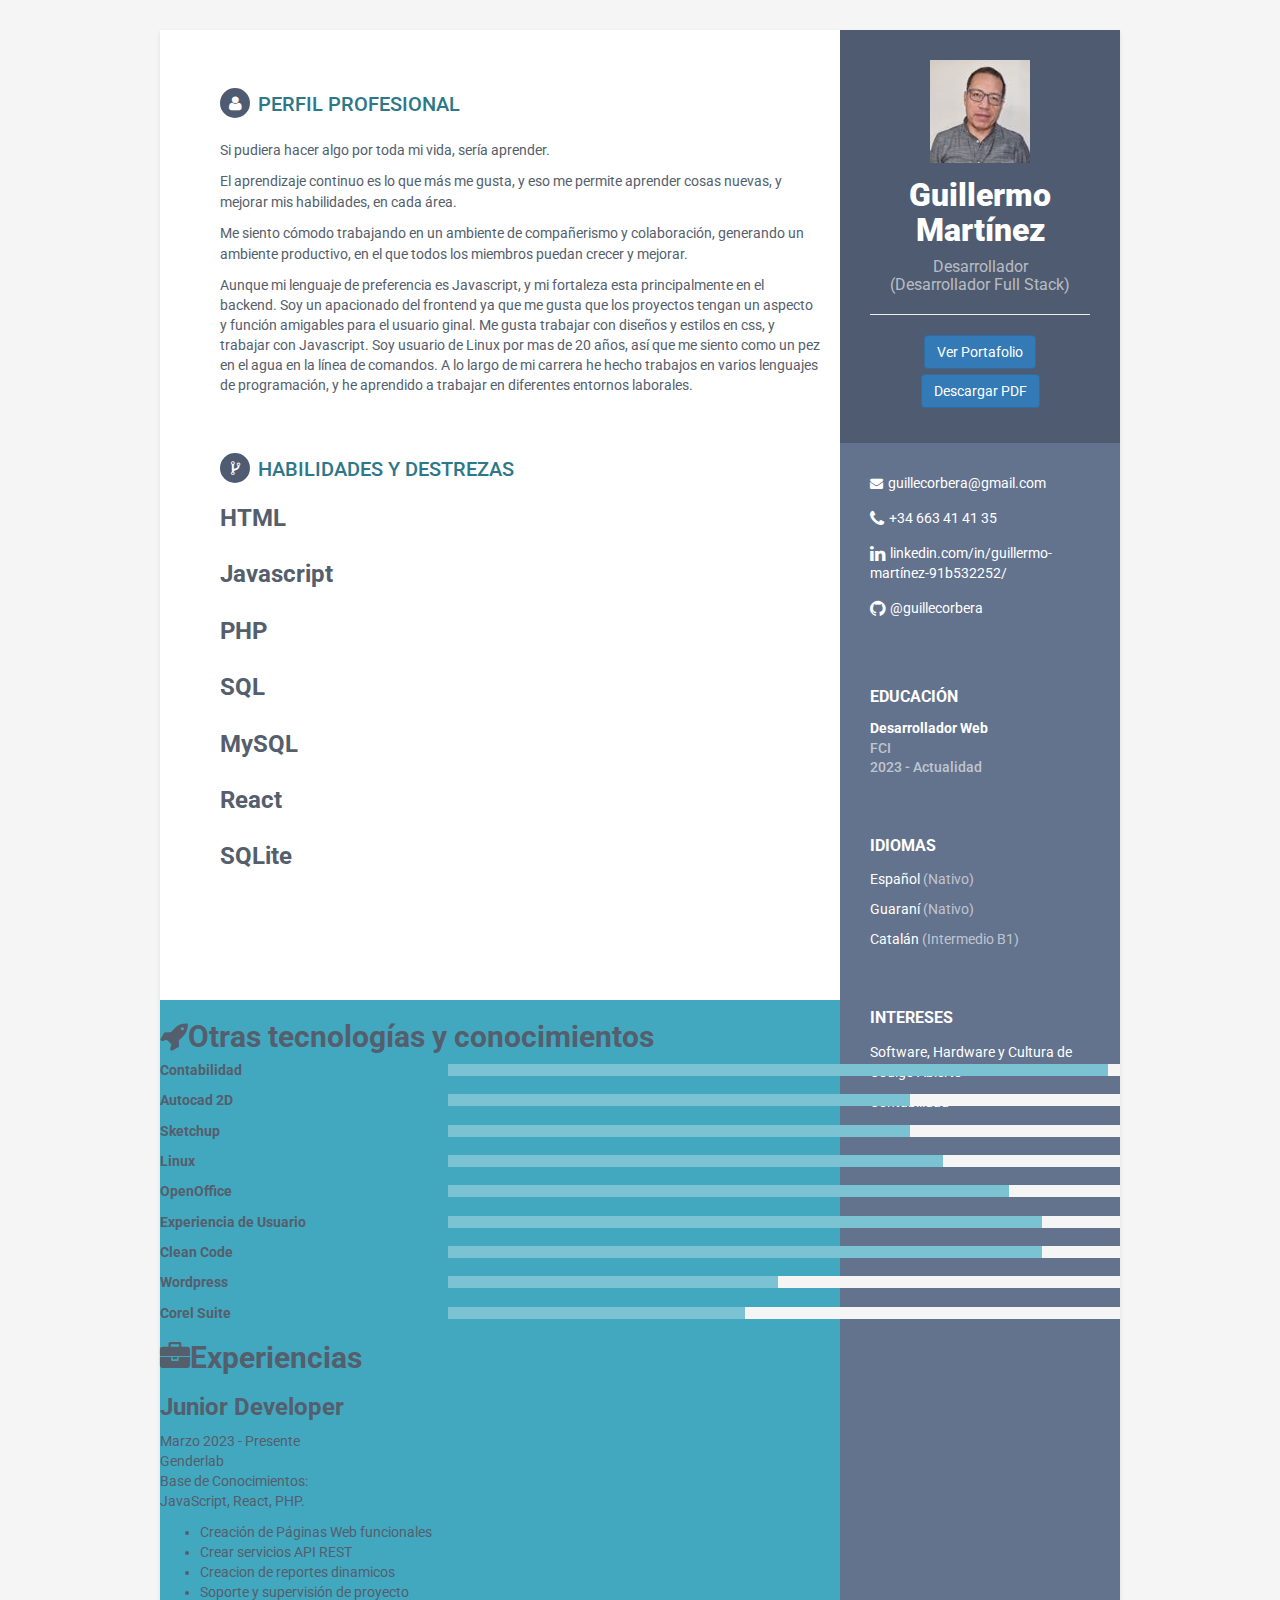
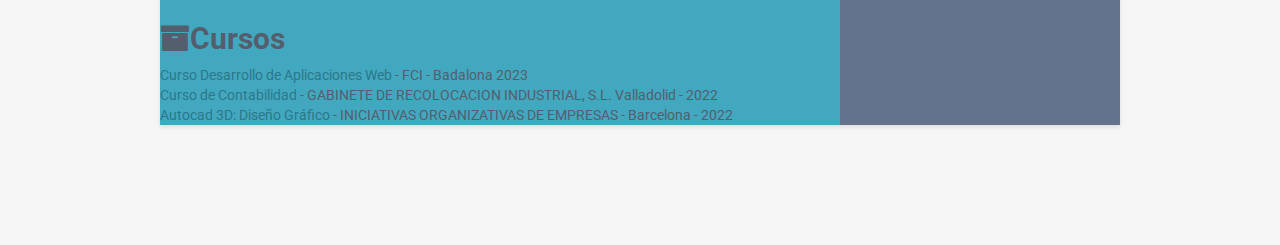
==== index.html @ 96250ae9 "Initial commit" ====
<!DOCTYPE html>
<!--[if IE 8]> <html lang="en" class="ie8"> <![endif]-->
<!--[if IE 9]> <html lang="en" class="ie9"> <![endif]-->
<!--[if !IE]><!--> <html lang="es"> <!--<![endif]-->

<head>
    <title>CV - Guillermo Martínez Ozorio</title>
    <!-- Meta -->
    <meta charset="utf-8">
    <meta http-equiv="X-UA-Compatible" content="IE=edge">
    <meta name="viewport" content="width=device-width, initial-scale=1.0">
    <meta name="description" content="Responsive HTML5 Resume/CV Template for Developers">
    <meta name="author" content="Xiaoying Riley at 3rd Wave Media">
    <link rel="shortcut icon" href="favicon.ico">
    <link href='https://fonts.googleapis.com/css?family=Roboto:400,500,400italic,300italic,300,500italic,700,700italic,900,900italic' rel='stylesheet' type='text/css'>
    <!-- Global CSS -->
    <link rel="stylesheet" href="assets/plugins/bootstrap/css/bootstrap.min.css">
    <!-- Plugins CSS -->
    <link rel="stylesheet" href="assets/plugins/font-awesome/css/font-awesome.css">
    <link href="https://gitcdn.github.io/bootstrap-toggle/2.2.2/css/bootstrap-toggle.min.css" rel="stylesheet">

    <!-- Theme CSS -->
    <link id="theme-style" rel="stylesheet" href="assets/css/styles.css">
    <!-- HTML5 shim and Respond.js for IE8 support of HTML5 elements and media queries -->
    <!--[if lt IE 9]>
      <script src="https://oss.maxcdn.com/html5shiv/3.7.2/html5shiv.min.js"></script>
      <script src="https://oss.maxcdn.com/respond/1.4.2/respond.min.js"></script>
    <![endif]-->
</head>

<body>
    <div class="wrapper">
        <div class="sidebar-wrapper">
            <div class="profile-container">
                <img class="profile" src="assets/images/guille.jpg" alt="" />
                <h1 class="name">Guillermo Martínez</h1>
                <!-- <h3 class="tagline english">Desarrollador </br>(Full Stack Developer)</h3> -->
                <h3 class="tagline spanish ">Desarrollador </br>(Desarrollador Full Stack)</h3>
                <hr>



                <!-- <div class="text-center">
                    <input id="language" type=" " checked data-offstyle="warning"
                    data-toggle="toggle" data-off="English" data-on="Spanish">
                </div> -->

                <div class="text-center  spanish "><a class="btn btn-primary" 
                    href="./portfolio/">Ver Portafolio</a></div>
                
                <div class="text-center  spanish "><a class="btn btn-primary" 
                    href="./assets/pdf/GuillermoResume.pdf">Descargar PDF</a></div>
                

            </div><!--// Perfil-->

            <div class="contact-container container-block">
                <ul class="list-unstyled contact-list">
                    <li class="email"><i class="fa fa-envelope"></i><a href="#" >guillecorbera@gmail.com</a></li>
                    <li class="phone"><i class="fa fa-phone"></i>+34 663 41 41 35</li>
                    <li class="linkedin"><i class="fa fa-linkedin"></i><a href="https://www.linkedin.com/in/guillermo-mart%C3%ADnez-91b532252/" 
                        target="_blank">linkedin.com/in/guillermo-martínez-91b532252/</a></li>
                    <li class="github"><i class="fa fa-github"></i><a href="https://github.com/guillecorbera" target="_blank">@guillecorbera</a></li>

                </ul>
            </div><!--//Contacto-->
            <div class="education-container container-block">
                <!-- <h2 class="container-block-title english"> Education </h2> -->
                <h2 class="container-block-title spanish"> Educación </h2>
                <div class="item">
                    <!-- <h4 class="degree english">Systems Engineer</h4> -->
                    <h4 class="degree spanish">Desarrollador Web</h4>
                    <h5 class="meta">FCI</h5>
                    <div class="time">2023 - Actualidad
                    </div>
                </div><!--//item-->
            </div><!--//Educación y estudios-->

            
            <div class="languages-container container-block">
                <!-- <h2 class="container-block-title english">Languages</h2> -->
                <h2 class="container-block-title spanish  ">Idiomas</h2>
                <ul class="list-unstyled interests-list spanish  ">
                    <li>Español <span class="lang-desc">(Nativo)</span></li>
                    <li>Guaraní <span class="lang-desc">(Nativo)</span></li>
                    <li>Catalán <span class="lang-desc">(Intermedio B1)</span></li>
                </ul>
            </div><!--//Idiomas-->



            <div class="interests-container container-block spanish  ">
                <h2 class="container-block-title">Intereses</h2>
                <ul class="list-unstyled interests-list">
                    <li>Software, Hardware y Cultura de Código Abierto</li>
                    <li>Contabilidad</li>
                    <li>Música</li>
                    <li>Ciencia</li>
                </ul>
            </div><!--//interests-->

        </div><!--//sidebar-->

        <div class="main-wrapper">


 			<section class="section summary-section">
                
                <!-- <h2 class="section-title english"><i class="fa fa-user"></i>Career Profile </h2> -->
                <h2 class="section-title spanish  "><i class="fa fa-user"></i>Perfil Profesional </h2>
                <div class="summary">
                    
<div class="self-desc spanish  ">
    <p>
        Si pudiera hacer algo por toda mi vida, sería aprender.

    </p>

    <p>
        El aprendizaje continuo es lo que más me gusta, y eso me permite aprender cosas nuevas,
        y mejorar mis habilidades, en cada área.
    </p>

    <p>Me siento cómodo trabajando en un ambiente de compañerismo y colaboración, generando un 
        ambiente productivo, en el que todos los miembros puedan crecer y mejorar.
        
    </p>
        Aunque mi lenguaje de preferencia es Javascript, y mi fortaleza esta principalmente
        en el backend. Soy un apacionado del frontend ya que me gusta que los proyectos 
        tengan un aspecto y función amigables para el usuario ginal.

        Me gusta trabajar con diseños y estilos en css, y trabajar con Javascript.

        Soy usuario de Linux por mas de 20 años, así que me siento como un pez en el agua en la línea de comandos.

        A lo largo de mi carrera he hecho trabajos en varios lenguajes de programación, y he aprendido a trabajar 
        en diferentes entornos laborales.

    </p>

</div>


                </div><!--//resumen-->
            </section><!--//section-->


            <section class="skills-section section">
                <h2 class="section-title spanish  "><i class="fa fa-code-fork"></i>Habilidades y Destrezas</h2>

                    <div class="item">
                        <h3 class="level-title">HTML</h3>
                        <div class="level-bar">
                            <div class="level-bar-inner" data-level="90%">
                            </div>
                        </div><!--//level-bar-->
                    </div><!--//item-->

                    <div class="item">
                        <h3 class="level-title">Javascript</h3>
                        <div class="level-bar">
                            <div class="level-bar-inner" data-level="70%">
                            </div>
                        </div><!--//level-bar-->
                    </div><!--//item-->

                    <div class="item">
                        <h3 class="level-title">PHP</h3>
                        <div class="level-bar">
                            <div class="level-bar-inner" data-level="50%">
                            </div>
                        </div><!--//level-bar-->
                    </div><!--//item-->

                    <div class="item">
                        <h3 class="level-title">SQL</h3>
                        <div class="level-bar">
                            <div class="level-bar-inner" data-level="90%">
                            </div>
                        </div><!--//level-bar-->
                    </div><!--//item-->
                    <div class="item">
                        <h3 class="level-title">MySQL</h3>
                        <div class="level-bar">
                            <div class="level-bar-inner"  data-level="90%">
                            </div>
                        </div><!--//level-bar-->
                    </div><!--//item-->
                     
                    
                    
                    <div class="item">
                        <h3 class="level-title">React</h3>
                        <div class="level-bar">
                            <div class="level-bar-inner" data-level="60%">
                            </div>
                        </div><!--//level-bar-->
                    </div><!--//item-->

                    <div class="item">
                        <h3 class="level-title">SQLite</h3>
                        <div class="level-bar">
                            <div class="level-bar-inner" data-level="80%">
                            </div>
                        </div><!--//level-bar-->
                    </div><!--//item-->

                    
                </div>
            </section><!--//-Habulidades-->

            <section class="skills-section section">
                <h2 class="section-title spanish  "><i class="fa fa-rocket"></i>Otras tecnologías y conocimientos</h2>
                <div class="skillset">


                    <div class="item">
                        <h3 class="level-title">Contabilidad</h3>
                        <div class="level-bar">
                            <div class="level-bar-inner" data-level="100%">
                            </div>
                        </div><!--//level-bar-->
                    </div><!--//item-->

                    <div class="item">
                        <h3 class="level-title">Autocad 2D</h3>
                        <div class="level-bar">
                            <div class="level-bar-inner" data-level="70%">
                            </div>
                        </div><!--//level-bar-->
                    </div><!--//item-->


                    <div class="item">
                        <h3 class="level-title">Sketchup</h3>
                        <div class="level-bar">
                            <div class="level-bar-inner" data-level="70%">
                            </div>
                        </div><!--//level-bar-->
                    </div><!--//item-->                 


                    <div class="item">
                        <h3 class="level-title">Linux</h3>
                        <div class="level-bar">
                            <div class="level-bar-inner" data-level="75%">
                            </div>
                        </div><!--//level-bar-->
                    </div><!--//item-->

                    <div class="item">
                        <h3 class="level-title">OpenOffice</h3>
                        <div class="level-bar">
                            <div class="level-bar-inner" data-level="85%">
                            </div>
                        </div><!--//level-bar-->
                    </div><!--//item-->
                    

                    
                    <div class="item">
                        <h3 class="level-title">Experiencia de Usuario</h3>
                        <div class="level-bar">
                            <div class="level-bar-inner" data-level="90%">
                            </div>
                        </div><!--//level-bar-->
                    </div><!--//item-->

                    <div class="item">
                        <h3 class="level-title">Clean Code</h3>
                        <div class="level-bar">
                            <div class="level-bar-inner" data-level="90%">
                            </div>
                        </div><!--//level-bar-->
                    </div><!--//item-->

                    <div class="item">
                        <h3 class="level-title">Wordpress</h3>
                        <div class="level-bar">
                            <div class="level-bar-inner" data-level="50%">
                            </div>
                        </div><!--//level-bar-->
                    </div><!--//item-->


                    <div class="item">
                        <h3 class="level-title">Corel Suite</h3>
                        <div class="level-bar">
                            <div class="level-bar-inner" data-level="45%">
                            </div>
                        </div><!--//level-bar-->
                    </div><!--//item-->

                </div>
            </section><!--//-Habulidades--> 






            <section class="section experiences-section">
                <h2 class="section-title spanish  "><i class="fa fa-briefcase"></i>Experiencias </h2>




                <div class="item">
                    <div class="meta">
                        <div class="upper-row">
                            <h3 class="job-title">Junior Developer</h3>

                            <div class="time spanish  ">Marzo 2023 - Presente </div>
                        </div><!--//upper-row-->
                        <div class="company">Genderlab</div>
                    </div><!--//meta-->
                    <div class="details">

                        <span class="spanish  ">Base de Conocimientos: </span>
                        <p>
                            JavaScript, React, PHP.
                        </p>
                        <ul class="spanish  ">
                            <li>Creación de Páginas Web funcionales</li>
                            <li>Crear servicios API REST </li>
                            <li>Creacion de reportes dinamicos</li>
                            <li>Soporte y supervisión de proyecto </li>
                        </ul>

                    </div><!--//details-->
                </div>

                





            <div class="spanish  ">
                <section class="section projects-section">
                    <h2 class="section-title"><i class="fa fa-archive"></i>Cursos</h2>
    
                    <div class="item">
                        <span class="project-title"><a href="#hook" >Curso Desarrollo de Aplicaciones Web</a></span>
                         - <span class="project-tagline">FCI - Badalona 2023</span>
                    </div><!--//item-->
                    
                    <div class="item">
                        <span class="project-title"><a href="#hook" >Curso de Contabilidad</a></span>
                         - <span class="project-tagline">GABINETE DE RECOLOCACION INDUSTRIAL, S.L. Valladolid - 2022</span>
                    </div><!--//item-->                
                    <div class="item">
                        <span class="project-title"><a href="#hook" >Autocad 3D: Diseño Gráfico</a></span>
                         - <span class="project-tagline">INICIATIVAS ORGANIZATIVAS DE EMPRESAS - Barcelona - 2022</span>
                    </div><!--//item-->
                </section><!--//section-->  
            </div>
            



        </div><!--//main-body-->
    </div>

    <footer class="footer">
        <div class="text-center">

        </div>
    </footer><!--//footer-->

    <!-- Javascript -->
    <script type="text/javascript" src="assets/plugins/jquery-1.11.3.min.js"></script>
    <script type="text/javascript" src="assets/plugins/bootstrap/js/bootstrap.min.js"></script>
    <script src="https://gitcdn.github.io/bootstrap-toggle/2.2.2/js/bootstrap-toggle.min.js"></script>
    <!-- custom js -->
    <script type="text/javascript" src="assets/js/main.js"></script>
</body>
</html>
---- assets/css/styles.css ----
body {
  font-family: 'Roboto', sans-serif;
  color: #545E6C;
  background: #f5f5f5;
  font-size: 14px;
  padding: 30px;
  -webkit-font-smoothing: antialiased;
  -moz-osx-font-smoothing: grayscale;
}
h1,
h2,
h3,
h4,
h5,
h6 {
  font-weight: 700;
}
a {
  color: #2d7788;
  -webkit-transition: all 0.4s ease-in-out;
  -moz-transition: all 0.4s ease-in-out;
  -ms-transition: all 0.4s ease-in-out;
  -o-transition: all 0.4s ease-in-out;
}
a:hover {
  text-decoration: underline;
  color: #1a454f;
}
a:focus {
  text-decoration: none;
}
p {
  line-height: 1.5;
}
.wrapper {
  background: #42A8C0;
  max-width: 960px;
  margin: 0 auto;
  position: relative;
  -webkit-box-shadow: 0px 2px 4px rgba(0, 0, 0, 0.1);
  -moz-box-shadow: 0px 2px 4px rgba(0, 0, 0, 0.1);
  box-shadow: 0px 2px 4px rgba(0, 0, 0, 0.1);
}
.sidebar-wrapper {
  background: #63728D;
  position: absolute;
  right: 0;
  width: 280px;
  height: 100%;
  min-height: 800px;
  color: #fff;
}
.sidebar-wrapper a {
  color: #fff;
}
.sidebar-wrapper .profile-container {
  padding: 30px;
  background: rgba(0, 0, 0, 0.2);
  text-align: center;
  color: #fff;
}
.sidebar-wrapper .name {
  font-size: 32px;
  font-weight: 900;
  margin-top: 0;
  margin-bottom: 10px;
}
.sidebar-wrapper .tagline {
  color: rgba(255, 255, 255, 0.6);
  font-size: 16px;
  font-weight: 400;
  margin-top: 0;
  margin-bottom: 0;
}
.sidebar-wrapper .profile {
  margin-bottom: 15px;
}
.sidebar-wrapper .contact-list .fa {
  margin-right: 5px;
  font-size: 18px;
  vertical-align: middle;
}
.sidebar-wrapper .contact-list li {
  margin-bottom: 15px;
}
.sidebar-wrapper .contact-list li:last-child {
  margin-bottom: 0;
}
.sidebar-wrapper .contact-list .email .fa {
  font-size: 13px;
}
.sidebar-wrapper .container-block {
  padding: 30px;
}
.sidebar-wrapper .container-block-title {
  text-transform: uppercase;
  font-size: 16px;
  font-weight: 700;
  margin-top: 0;
  margin-bottom: 15px;
}
.sidebar-wrapper .degree {
  font-size: 14px;
  margin-top: 0;
  margin-bottom: 5px;
}
.sidebar-wrapper .education-container .item {
  margin-bottom: 15px;
}
.sidebar-wrapper .education-container .item:last-child {
  margin-bottom: 0;
}
.sidebar-wrapper .education-container .meta {
  color: rgba(255, 255, 255, 0.6);
  font-weight: 500;
  margin-bottom: 0px;
  margin-top: 0;
}
.sidebar-wrapper .education-container .time {
  color: rgba(255, 255, 255, 0.6);
  font-weight: 500;
  margin-bottom: 0px;
}
.sidebar-wrapper .languages-container .lang-desc {
  color: rgba(255, 255, 255, 0.6);
}
.sidebar-wrapper .languages-list {
  margin-bottom: 0;
}
.sidebar-wrapper .languages-list li {
  margin-bottom: 10px;
}
.sidebar-wrapper .languages-list li:last-child {
  margin-bottom: 0;
}
.sidebar-wrapper .interests-list {
  margin-bottom: 0;
}
.sidebar-wrapper .interests-list li {
  margin-bottom: 10px;
}
.sidebar-wrapper .interests-list li:last-child {
  margin-bottom: 0;
}
.main-wrapper {
  background: #fff;
  padding: 60px;
  padding-right: 300px;
}
.main-wrapper .section-title {
  text-transform: uppercase;
  font-size: 20px;
  font-weight: 500;
  color: #2d7788;
  position: relative;
  margin-top: 0;
  margin-bottom: 20px;
}
.main-wrapper .section-title .fa {
  width: 30px;
  height: 30px;
  margin-right: 8px;
  display: inline-block;
  color: #fff;
  -webkit-border-radius: 50%;
  -moz-border-radius: 50%;
  -ms-border-radius: 50%;
  -o-border-radius: 50%;
  border-radius: 50%;
  -moz-background-clip: padding;
  -webkit-background-clip: padding-box;
  background-clip: padding-box;
  background: #4f5b71;
  text-align: center;
  padding-top: 8px;
  font-size: 16px;
  position: relative;
  top: -2px;
}
.main-wrapper .section {
  margin-bottom: 60px;
}
.main-wrapper .experiences-section .item {
  margin-bottom: 30px;
}
.main-wrapper .upper-row {
  position: relative;
  overflow: hidden;
  margin-bottom: 2px;
}
.main-wrapper .job-title {
  color: #3F4650;
  font-size: 16px;
  margin-top: 0;
  margin-bottom: 0;
  font-weight: 500;
}
.main-wrapper .time {
  position: absolute;
  right: 0;
  top: 0;
  color: #0A3C7E;
}
.main-wrapper .company {
  margin-bottom: 10px;
  color: #0C2E5A;
  font-weight: bold;
}
.main-wrapper .project-title {
  font-size: 16px;
  font-weight: 400;
  margin-top: 0;
  margin-bottom: 5px;
}
.main-wrapper .projects-section .intro {
  margin-bottom: 30px;
}
.main-wrapper .projects-section .item {
  margin-bottom: 15px;
}
.skillset .item {
  margin-bottom: 15px;
  overflow: hidden;
}
.skillset .level-title {
  font-size: 14px;
  margin-top: 0;
  margin-bottom: 12px;
}
.skillset .level-bar {
  height: 12px;
  background: #f5f5f5;
}
.skillset .level-bar-inner {
  height: 12px;
  background: #7bc2d3;
}
.footer {
  padding: 30px;
  padding-top: 60px;
}
.footer .copyright {
  line-height: 1.6;
  color: #545E6C;
  font-size: 13px;
}
.footer .fa-heart {
  color: #fb866a;
}

@media (max-width: 767px) {
  .sidebar-wrapper {
    position: static;
    width: inherit;
  }
  .main-wrapper {
    padding: 30px;
  }
  .main-wrapper .time {
    position: static;
    display: block;
    margin-top: 5px;
  }
  .main-wrapper .upper-row {
    margin-bottom: 0;
  }
}

@media (min-width: 992px) {
  .skillset .level-title {
    display: inline-block;
    float: left;
    width: 30%;
    margin-bottom: 0;
  }
  .skillset .level-bar {
    display: inline-block;
    width: 70%;
    float: left;
    position: relative;
    top: 1px;
  }
}

.profile-container .text-center{
  margin: 5px;
}
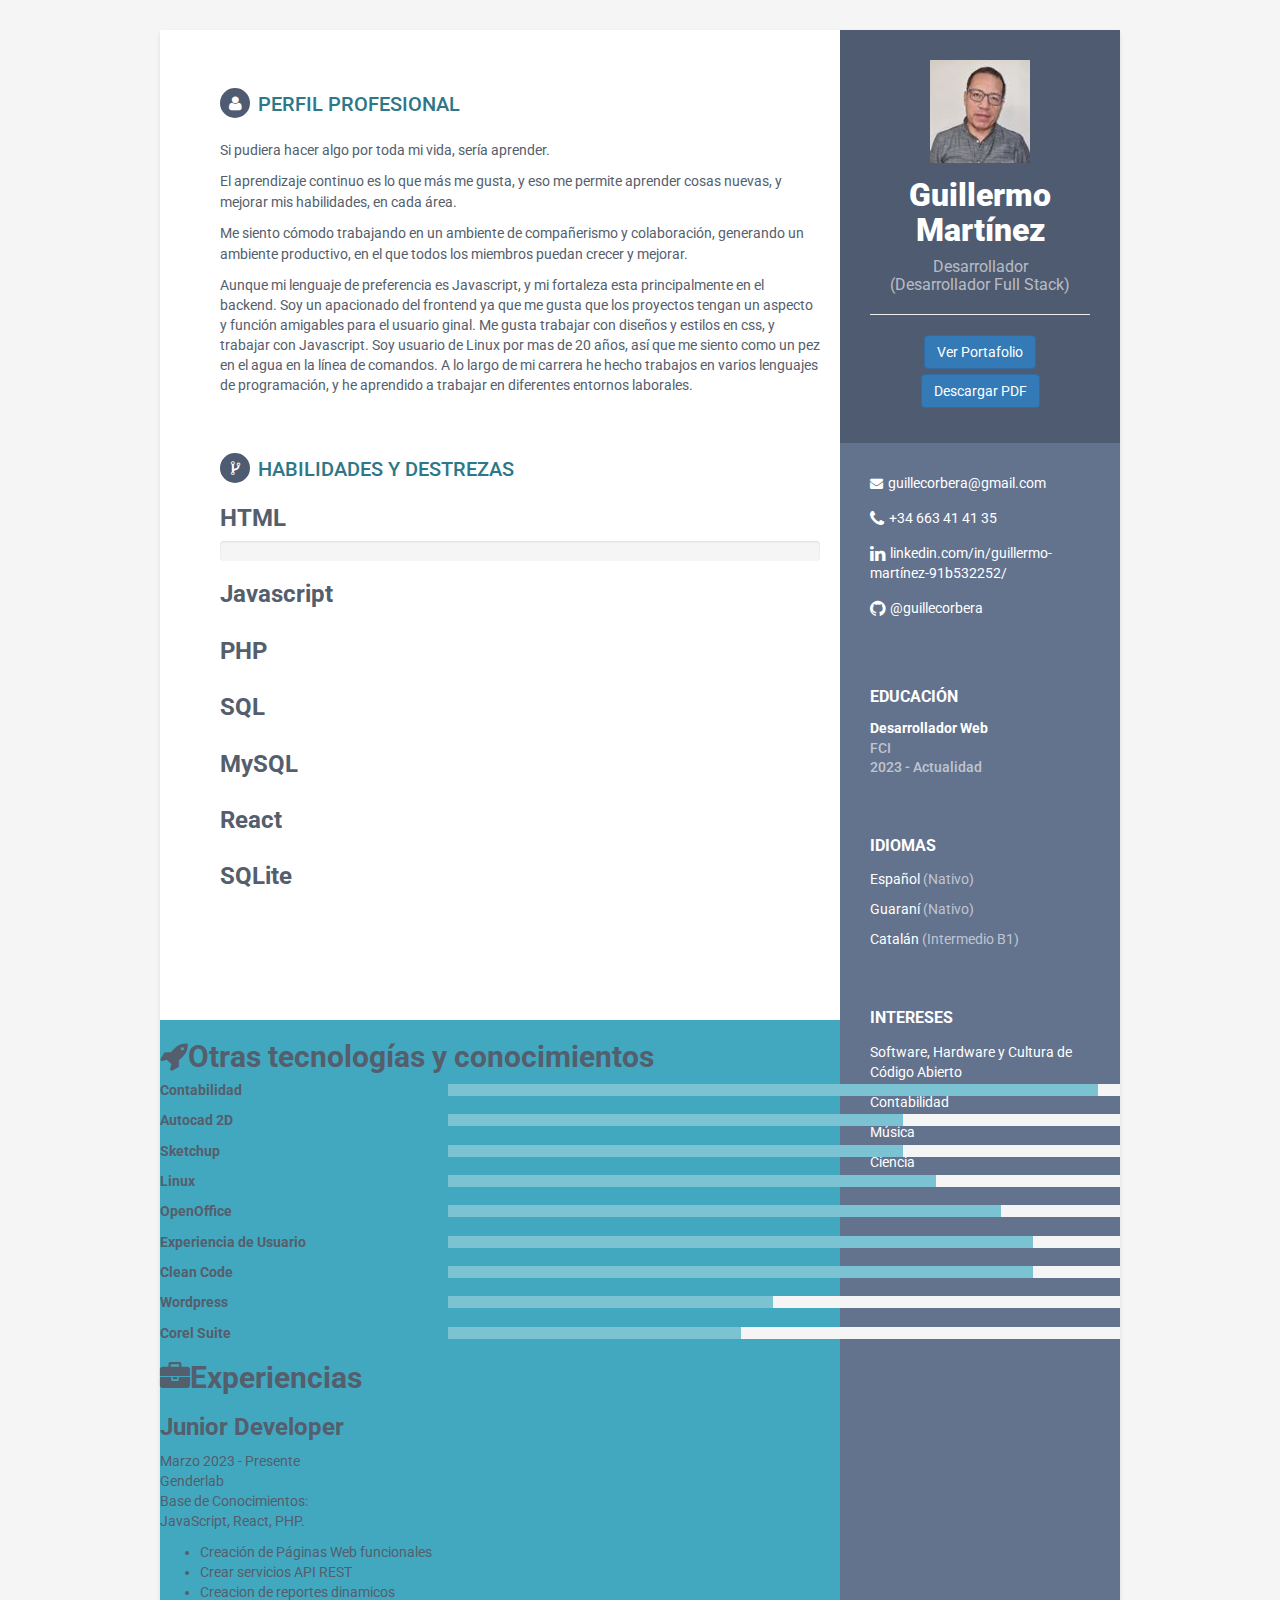
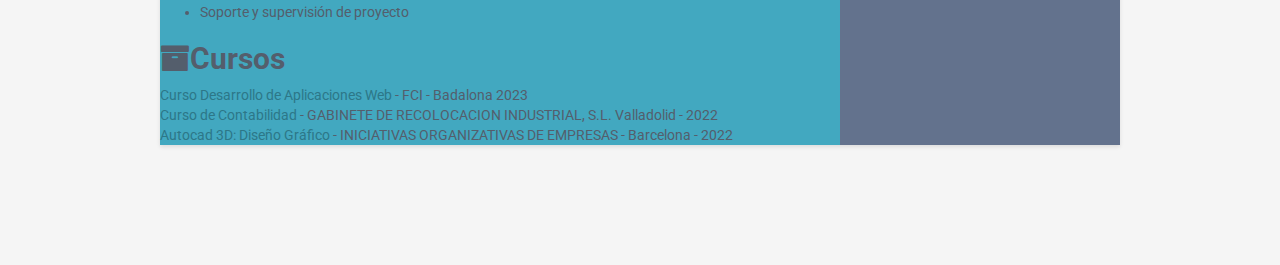
==== commit 0c4fd048: "tercer commit" ====
--- a/index.html
+++ b/index.html
@@ -155,6 +155,9 @@
                             </div>
                         </div><!--//level-bar-->
                     </div><!--//item-->
+                    <div class="progress">
+                        <div class="progress-bar" role="progressbar" aria-valuenow="0" aria-valuemin="0" aria-valuemax="100"></div>
+                      </div>
 
                     <div class="item">
                         <h3 class="level-title">Javascript</h3>
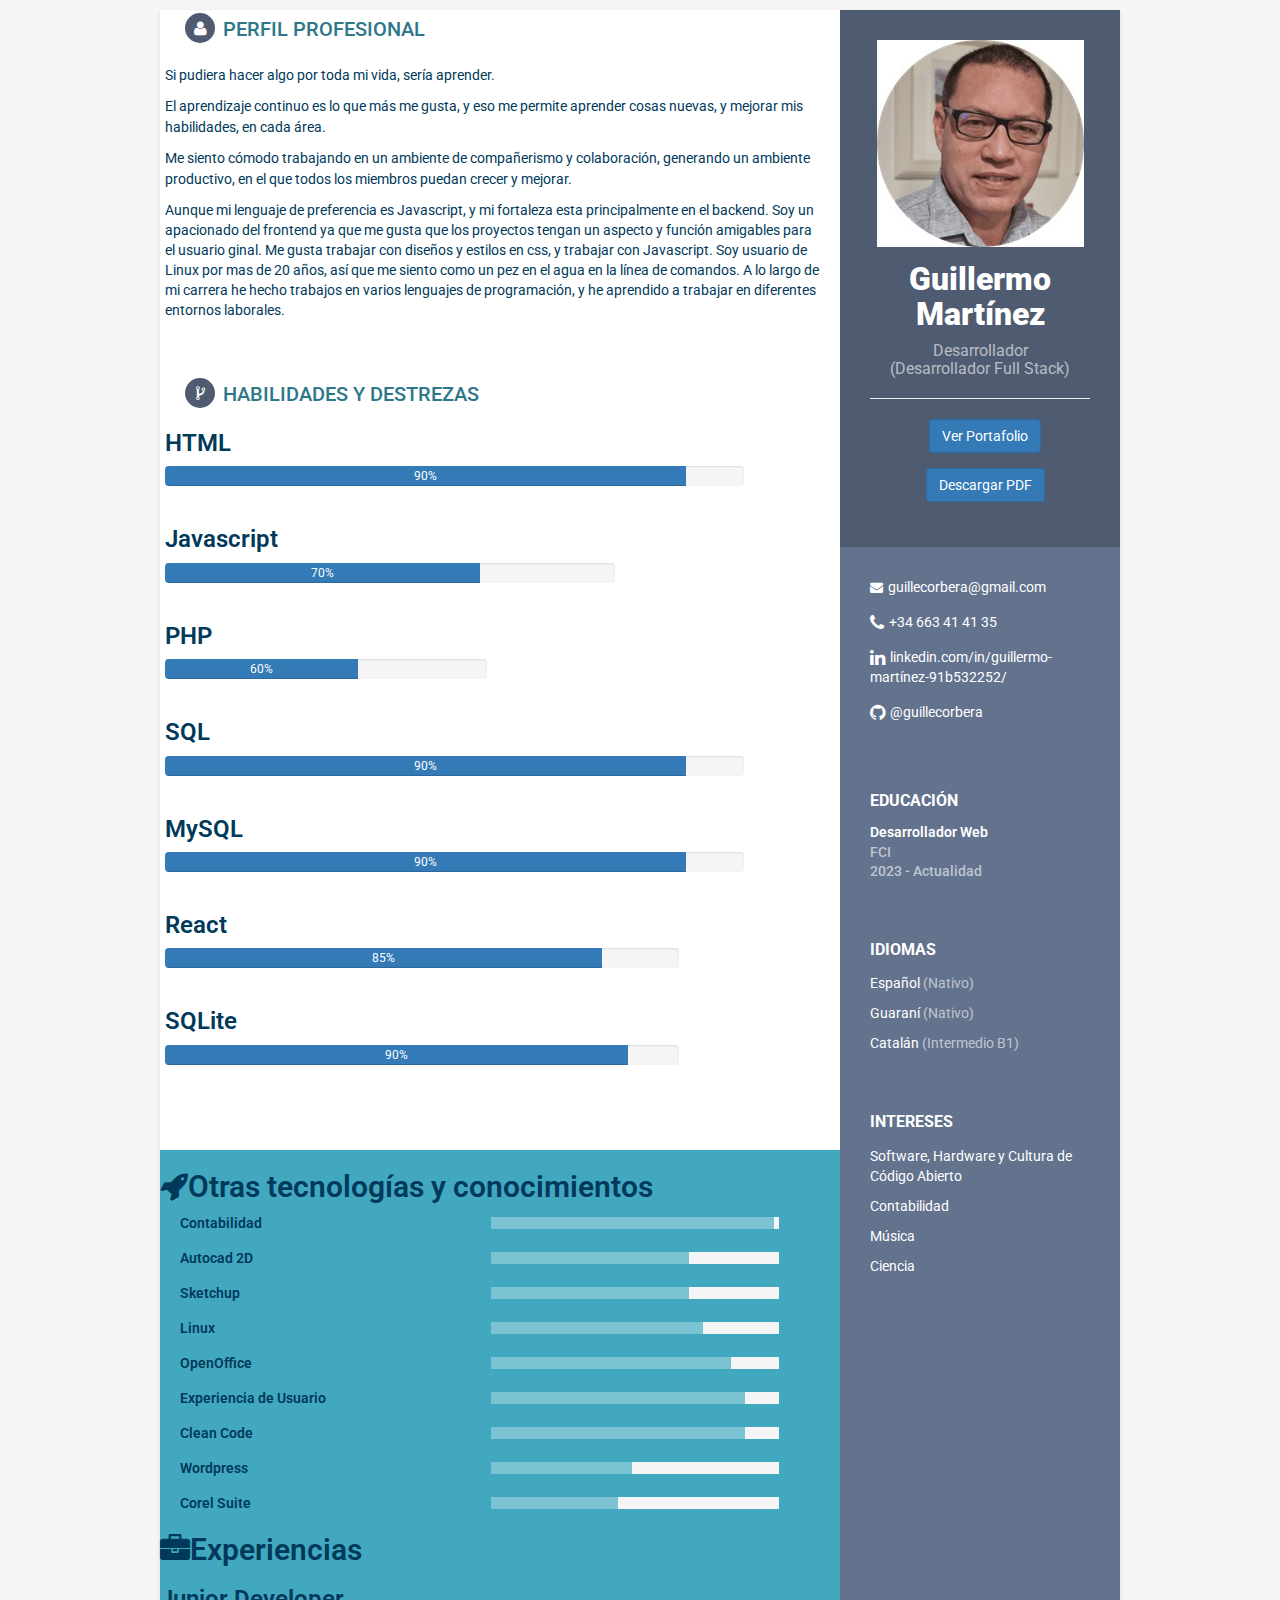
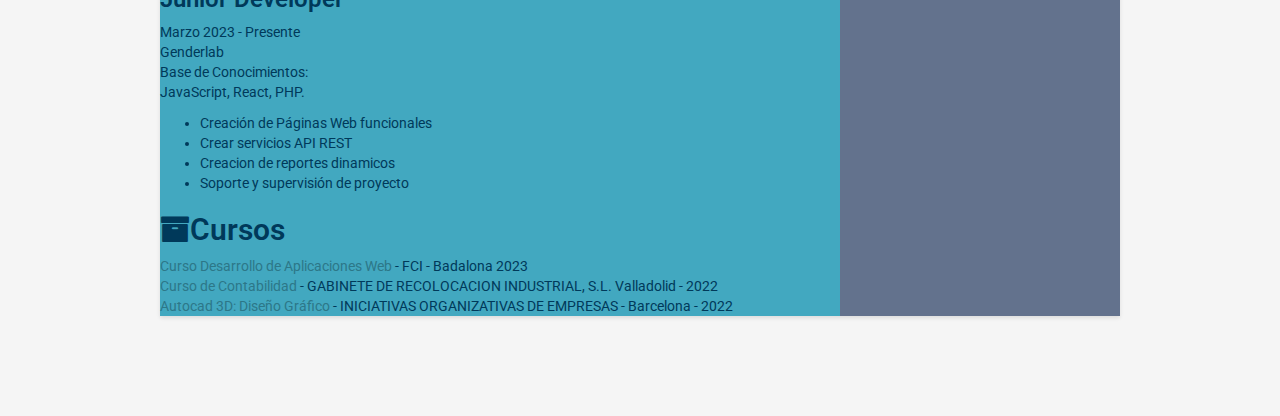
==== commit 6e505547: "quinto commit" ====
--- a/index.html
+++ b/index.html
@@ -152,17 +152,21 @@
                         <h3 class="level-title">HTML</h3>
                         <div class="level-bar">
                             <div class="level-bar-inner" data-level="90%">
-                            </div>
-                        </div><!--//level-bar-->
-                    </div><!--//item-->
-                    <div class="progress">
-                        <div class="progress-bar" role="progressbar" aria-valuenow="0" aria-valuemin="0" aria-valuemax="100"></div>
-                      </div>
+                                <div class="progress" role="progressbar" aria-label="Success example" aria-valuenow="25" aria-valuemin="0" aria-valuemax="100">
+                                    <div class="progress-bar bg-success" style="width: 90%">90%</div>
+                                  </div>
+                            </div>
+                        </div><!--//level-bar-->
+                    </div><!--//item-->
+                  
 
                     <div class="item">
                         <h3 class="level-title">Javascript</h3>
                         <div class="level-bar">
                             <div class="level-bar-inner" data-level="70%">
+                                <div class="progress" role="progressbar" aria-label="Success example" aria-valuenow="25" aria-valuemin="0" aria-valuemax="100">
+                                    <div class="progress-bar bg-success" style="width: 70%">70%</div>
+                                  </div>
                             </div>
                         </div><!--//level-bar-->
                     </div><!--//item-->
@@ -171,6 +175,9 @@
                         <h3 class="level-title">PHP</h3>
                         <div class="level-bar">
                             <div class="level-bar-inner" data-level="50%">
+                                <div class="progress" role="progressbar" aria-label="Success example" aria-valuenow="25" aria-valuemin="0" aria-valuemax="100">
+                                    <div class="progress-bar bg-success" style="width: 60%">60%</div>
+                                  </div>
                             </div>
                         </div><!--//level-bar-->
                     </div><!--//item-->
@@ -179,6 +186,9 @@
                         <h3 class="level-title">SQL</h3>
                         <div class="level-bar">
                             <div class="level-bar-inner" data-level="90%">
+                                <div class="progress" role="progressbar" aria-label="Success example" aria-valuenow="25" aria-valuemin="0" aria-valuemax="100">
+                                    <div class="progress-bar bg-success" style="width: 90%">90%</div>
+                                  </div>
                             </div>
                         </div><!--//level-bar-->
                     </div><!--//item-->
@@ -186,6 +196,9 @@
                         <h3 class="level-title">MySQL</h3>
                         <div class="level-bar">
                             <div class="level-bar-inner"  data-level="90%">
+                                <div class="progress" role="progressbar" aria-label="Success example" aria-valuenow="25" aria-valuemin="0" aria-valuemax="100">
+                                    <div class="progress-bar bg-success" style="width: 90%">90%</div>
+                                  </div>
                             </div>
                         </div><!--//level-bar-->
                     </div><!--//item-->
@@ -195,7 +208,10 @@
                     <div class="item">
                         <h3 class="level-title">React</h3>
                         <div class="level-bar">
-                            <div class="level-bar-inner" data-level="60%">
+                            <div class="level-bar-inner" data-level="80%">
+                                <div class="progress" role="progressbar" aria-label="Success example" aria-valuenow="25" aria-valuemin="0" aria-valuemax="100">
+                                    <div class="progress-bar bg-success" style="width: 85%">85%</div>
+                                  </div>
                             </div>
                         </div><!--//level-bar-->
                     </div><!--//item-->
@@ -204,6 +220,9 @@
                         <h3 class="level-title">SQLite</h3>
                         <div class="level-bar">
                             <div class="level-bar-inner" data-level="80%">
+                                <div class="progress" role="progressbar" aria-label="Success example" aria-valuenow="25" aria-valuemin="0" aria-valuemax="100">
+                                    <div class="progress-bar bg-success" style="width: 90%">90%</div>
+                                  </div>
                             </div>
                         </div><!--//level-bar-->
                     </div><!--//item-->
@@ -303,7 +322,7 @@
 
 
             <section class="section experiences-section">
-                <h2 class="section-title spanish  "><i class="fa fa-briefcase"></i>Experiencias </h2>
+                <h2 class="section-title spanish "><i class="fa fa-briefcase"></i>Experiencias </h2>
 
 
 
--- a/assets/css/styles.css
+++ b/assets/css/styles.css
@@ -1,10 +1,10 @@
 
 body {
   font-family: 'Roboto', sans-serif;
-  color: #545E6C;
+  color: #00395a;
   background: #f5f5f5;
   font-size: 14px;
-  padding: 30px;
+  padding: 10px;
   -webkit-font-smoothing: antialiased;
   -moz-osx-font-smoothing: grayscale;
 }
@@ -14,10 +14,11 @@
 h4,
 h5,
 h6 {
-  font-weight: 700;
+  font-weight: 600;
 }
 a {
   color: #2d7788;
+  transition: all 0.4s ease-in-out;
   -webkit-transition: all 0.4s ease-in-out;
   -moz-transition: all 0.4s ease-in-out;
   -ms-transition: all 0.4s ease-in-out;
@@ -145,11 +146,12 @@
 }
 .main-wrapper {
   background: #fff;
-  padding: 60px;
+  padding: 5px;
   padding-right: 300px;
 }
 .main-wrapper .section-title {
   text-transform: uppercase;
+  margin-left: 10px;
   font-size: 20px;
   font-weight: 500;
   color: #2d7788;
@@ -161,6 +163,7 @@
   width: 30px;
   height: 30px;
   margin-right: 8px;
+  margin-left: 10px;
   display: inline-block;
   color: #fff;
   -webkit-border-radius: 50%;
@@ -194,6 +197,7 @@
   font-size: 16px;
   margin-top: 0;
   margin-bottom: 0;
+  margin-left: 15px;
   font-weight: 500;
 }
 .main-wrapper .time {
@@ -270,19 +274,24 @@
 @media (min-width: 992px) {
   .skillset .level-title {
     display: inline-block;
-    float: left;
+    /* float: left; */
     width: 30%;
+    margin-left: 20px;
     margin-bottom: 0;
   }
   .skillset .level-bar {
     display: inline-block;
-    width: 70%;
-    float: left;
+    width: 30%;
+    /* float: left; */
     position: relative;
+    margin-left: 20px;
+    margin-right: 10px;
     top: 1px;
   }
 }
 
 .profile-container .text-center{
-  margin: 5px;
+  margin: 15px;
+  margin-left: 20px;
+  margin-right: 10px;
 }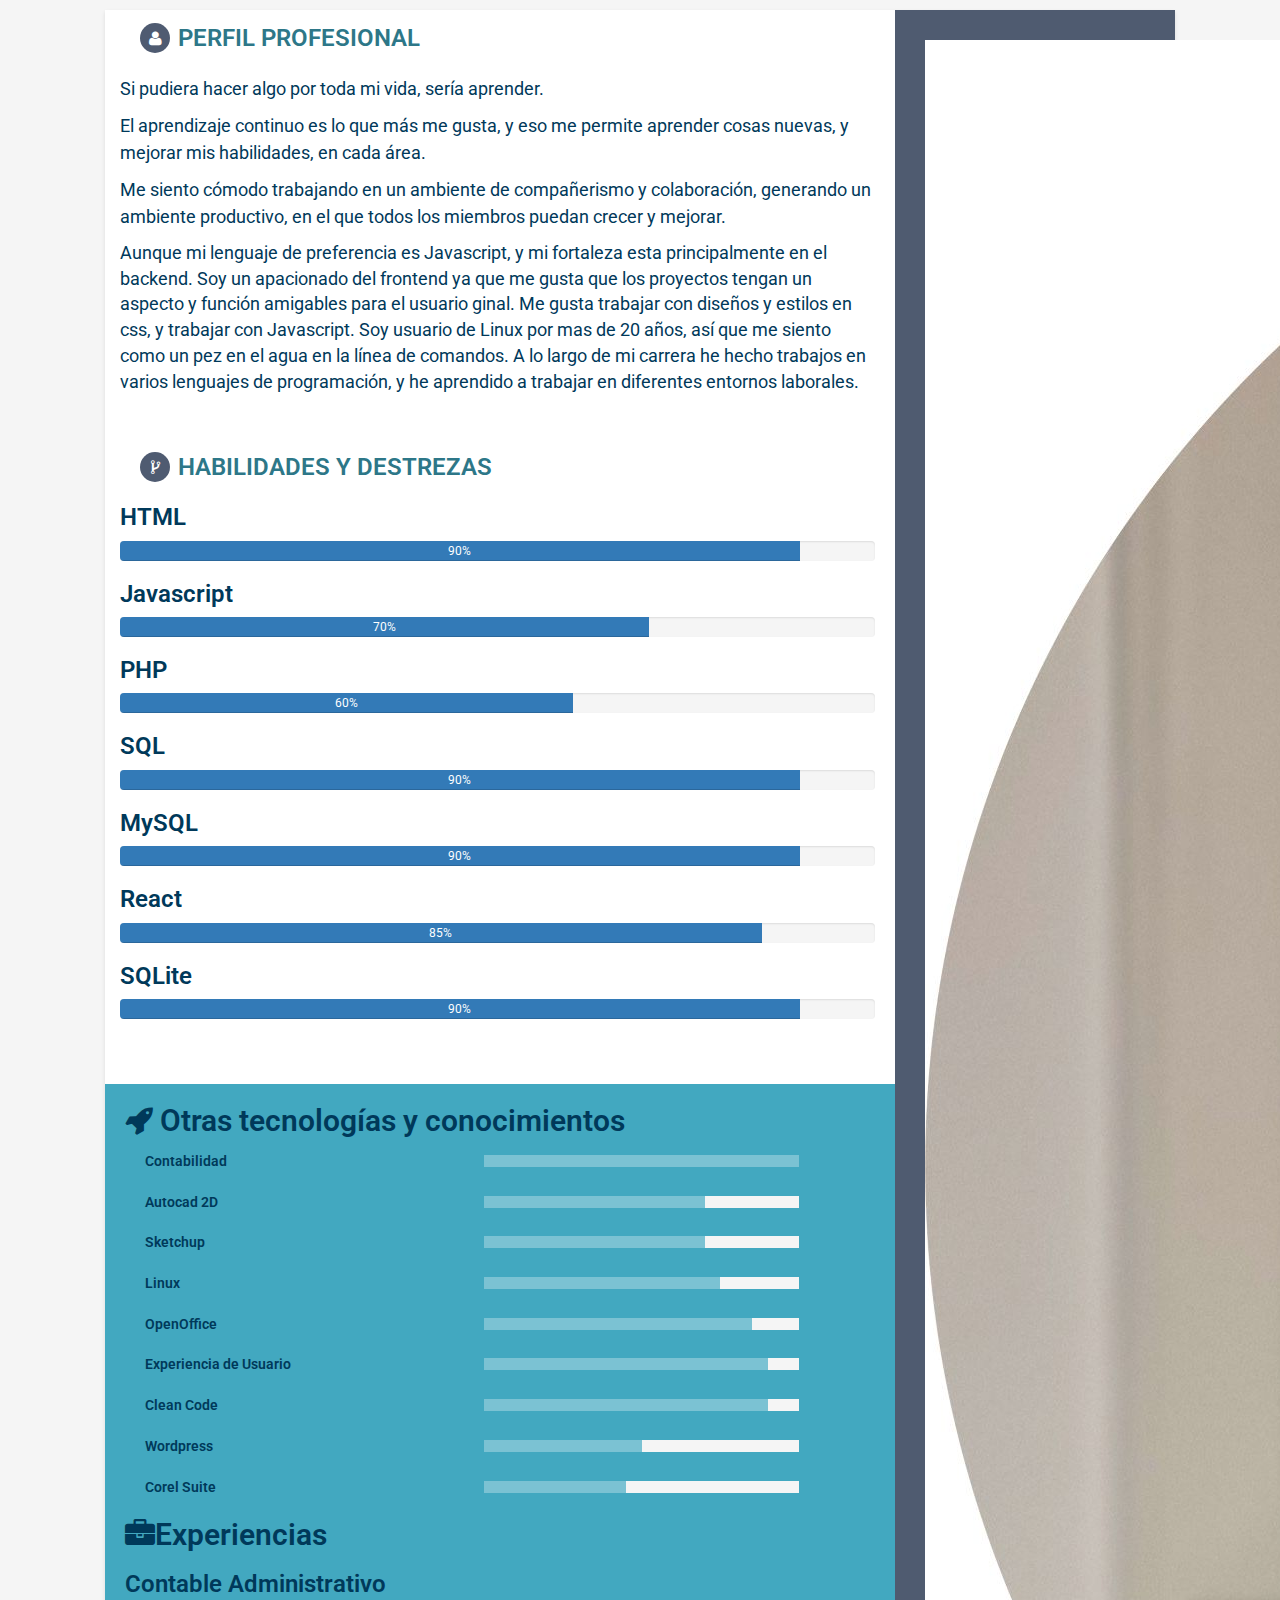
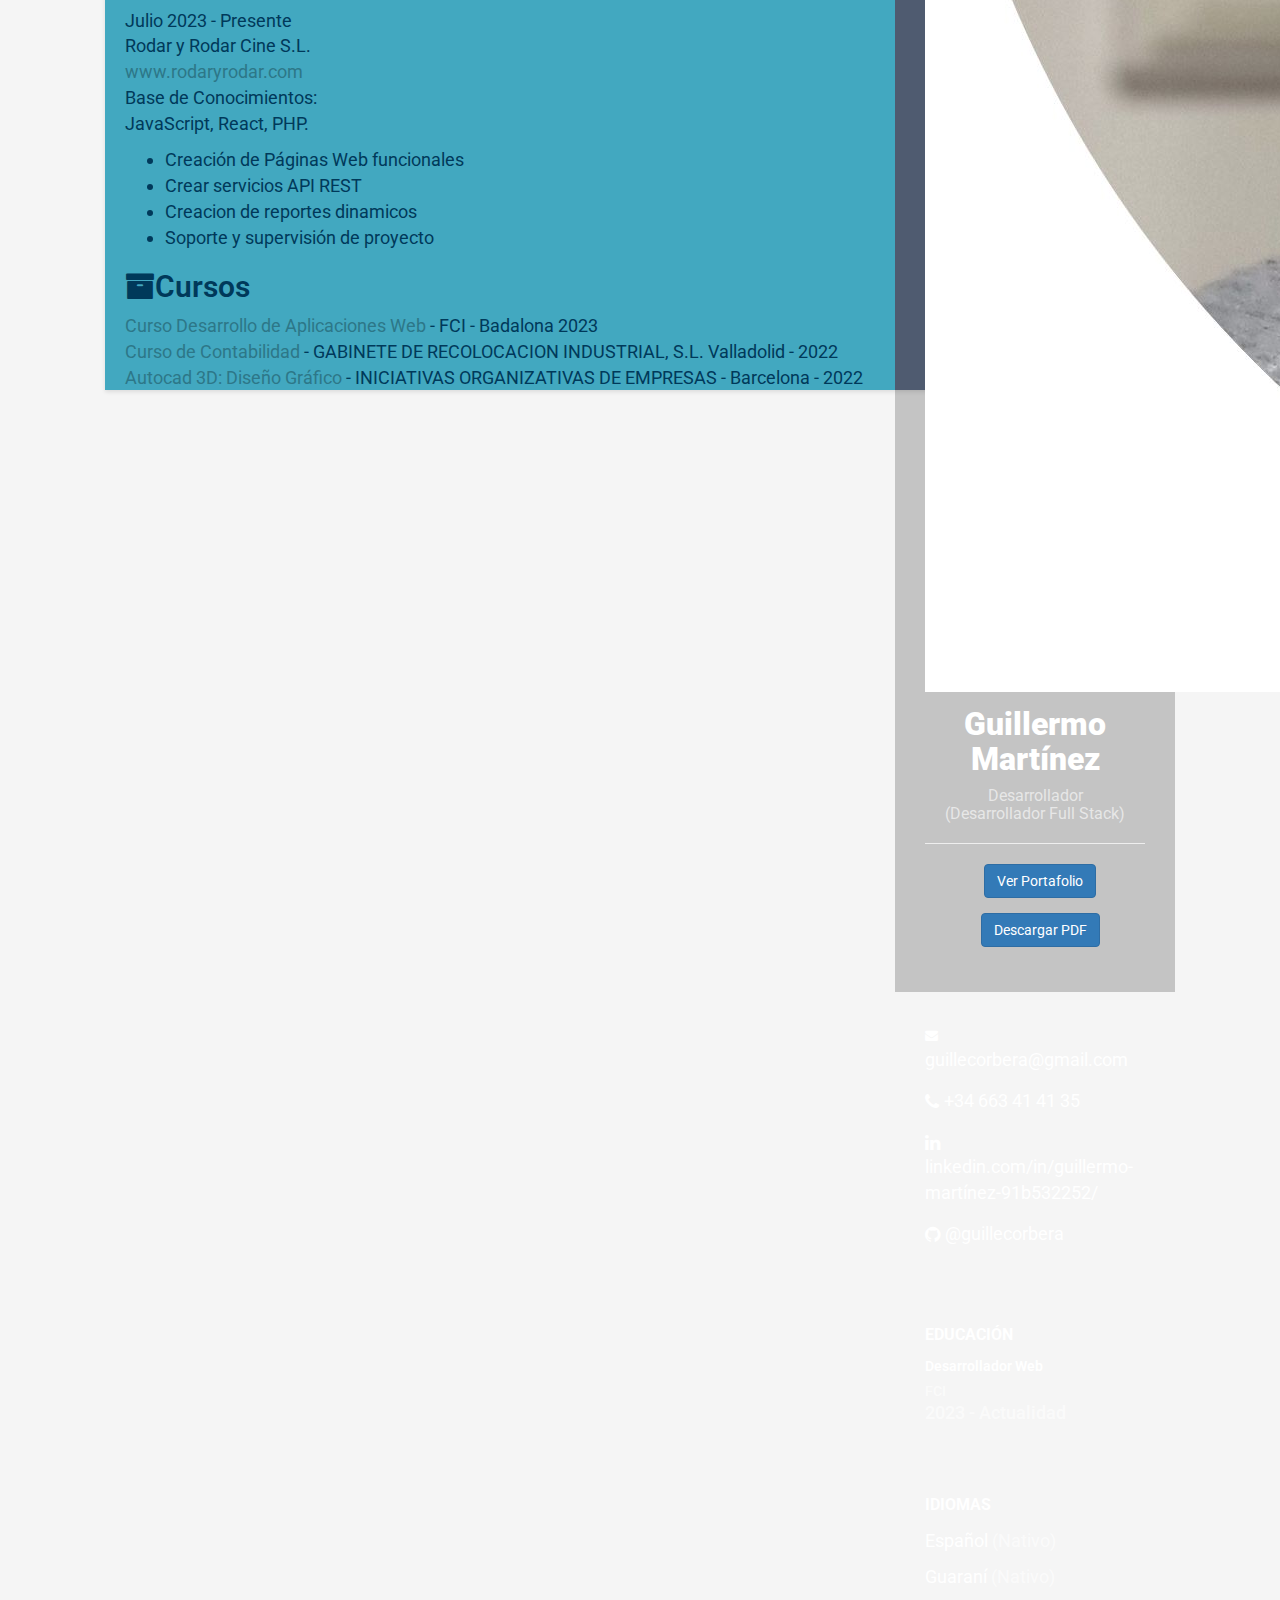
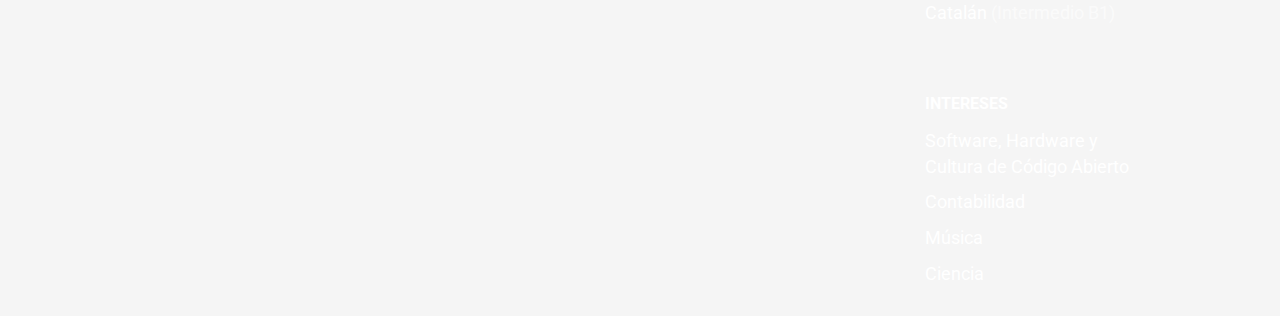
==== commit db825be6: "sexto commit" ====
--- a/index.html
+++ b/index.html
@@ -32,7 +32,7 @@
     <div class="wrapper">
         <div class="sidebar-wrapper">
             <div class="profile-container">
-                <img class="profile" src="assets/images/guille.jpg" alt="" />
+                <img class="profile" src="assets/images/guiller.jpg" alt="" />
                 <h1 class="name">Guillermo Martínez</h1>
                 <!-- <h3 class="tagline english">Desarrollador </br>(Full Stack Developer)</h3> -->
                 <h3 class="tagline spanish ">Desarrollador </br>(Desarrollador Full Stack)</h3>
@@ -140,8 +140,7 @@
 
 </div>
 
-
-                </div><!--//resumen-->
+        </div><!--//resumen-->
             </section><!--//section-->
 
 
@@ -151,11 +150,11 @@
                     <div class="item">
                         <h3 class="level-title">HTML</h3>
                         <div class="level-bar">
-                            <div class="level-bar-inner" data-level="90%">
+                            <!-- <div class="level-bar-inner" data-level="90%"> -->
                                 <div class="progress" role="progressbar" aria-label="Success example" aria-valuenow="25" aria-valuemin="0" aria-valuemax="100">
                                     <div class="progress-bar bg-success" style="width: 90%">90%</div>
                                   </div>
-                            </div>
+                            <!-- </div> -->
                         </div><!--//level-bar-->
                     </div><!--//item-->
                   
@@ -163,43 +162,43 @@
                     <div class="item">
                         <h3 class="level-title">Javascript</h3>
                         <div class="level-bar">
-                            <div class="level-bar-inner" data-level="70%">
+                            <!-- <div class="level-bar-inner" data-level="70%"> -->
                                 <div class="progress" role="progressbar" aria-label="Success example" aria-valuenow="25" aria-valuemin="0" aria-valuemax="100">
                                     <div class="progress-bar bg-success" style="width: 70%">70%</div>
                                   </div>
-                            </div>
+                            <!-- </div> -->
                         </div><!--//level-bar-->
                     </div><!--//item-->
 
                     <div class="item">
                         <h3 class="level-title">PHP</h3>
                         <div class="level-bar">
-                            <div class="level-bar-inner" data-level="50%">
+                            <!-- <div class="level-bar-inner" data-level="50%"> -->
                                 <div class="progress" role="progressbar" aria-label="Success example" aria-valuenow="25" aria-valuemin="0" aria-valuemax="100">
                                     <div class="progress-bar bg-success" style="width: 60%">60%</div>
                                   </div>
-                            </div>
+                            <!-- </div> -->
                         </div><!--//level-bar-->
                     </div><!--//item-->
 
                     <div class="item">
                         <h3 class="level-title">SQL</h3>
                         <div class="level-bar">
-                            <div class="level-bar-inner" data-level="90%">
+                            <!-- <div class="level-bar-inner" data-level="90%"> -->
                                 <div class="progress" role="progressbar" aria-label="Success example" aria-valuenow="25" aria-valuemin="0" aria-valuemax="100">
                                     <div class="progress-bar bg-success" style="width: 90%">90%</div>
                                   </div>
-                            </div>
+                            <!-- </div> -->
                         </div><!--//level-bar-->
                     </div><!--//item-->
                     <div class="item">
                         <h3 class="level-title">MySQL</h3>
                         <div class="level-bar">
-                            <div class="level-bar-inner"  data-level="90%">
+                            <!-- <div class="level-bar-inner"  data-level="90%"> -->
                                 <div class="progress" role="progressbar" aria-label="Success example" aria-valuenow="25" aria-valuemin="0" aria-valuemax="100">
                                     <div class="progress-bar bg-success" style="width: 90%">90%</div>
                                   </div>
-                            </div>
+                            <!-- </div> -->
                         </div><!--//level-bar-->
                     </div><!--//item-->
                      
@@ -208,31 +207,31 @@
                     <div class="item">
                         <h3 class="level-title">React</h3>
                         <div class="level-bar">
-                            <div class="level-bar-inner" data-level="80%">
+                            <!-- <div class="level-bar-inner" data-level="80%"> -->
                                 <div class="progress" role="progressbar" aria-label="Success example" aria-valuenow="25" aria-valuemin="0" aria-valuemax="100">
                                     <div class="progress-bar bg-success" style="width: 85%">85%</div>
                                   </div>
-                            </div>
+                            <!-- </div> -->
                         </div><!--//level-bar-->
                     </div><!--//item-->
 
                     <div class="item">
                         <h3 class="level-title">SQLite</h3>
                         <div class="level-bar">
-                            <div class="level-bar-inner" data-level="80%">
+                            <!-- <div class="level-bar-inner" data-level="80%"> -->
                                 <div class="progress" role="progressbar" aria-label="Success example" aria-valuenow="25" aria-valuemin="0" aria-valuemax="100">
                                     <div class="progress-bar bg-success" style="width: 90%">90%</div>
                                   </div>
-                            </div>
+                            <!-- </div> -->
                         </div><!--//level-bar-->
                     </div><!--//item-->
 
                     
                 </div>
             </section><!--//-Habulidades-->
-
-            <section class="skills-section section">
-                <h2 class="section-title spanish  "><i class="fa fa-rocket"></i>Otras tecnologías y conocimientos</h2>
+        <div >
+            <section class="skills-section section " style="margin-left: 20px;">
+                <h2 class="section-title spanish  "><i class="fa fa-rocket"></i> Otras tecnologías y conocimientos</h2>
                 <div class="skillset">
 
 
@@ -317,26 +316,25 @@
             </section><!--//-Habulidades--> 
 
 
-
-
-
-
-            <section class="section experiences-section">
-                <h2 class="section-title spanish "><i class="fa fa-briefcase"></i>Experiencias </h2>
-
-
-
-
+        </div>
+
+
+        <div >
+            <div style="margin-left: 20px;">
+            <section class="section experiences-section" >
+                <h2 class="section-title spanish "><i class="fa fa-briefcase "></i>Experiencias </h2>
                 <div class="item">
                     <div class="meta">
                         <div class="upper-row">
-                            <h3 class="job-title">Junior Developer</h3>
-
-                            <div class="time spanish  ">Marzo 2023 - Presente </div>
+                            <h3 class="job-title">Contable Administrativo</h3>
+
+                            <div class="time spanish  ">Julio 2023 - Presente </div>
                         </div><!--//upper-row-->
-                        <div class="company">Genderlab</div>
+                        <div class="company">Rodar y Rodar Cine S.L.</div>
+                        <span class="project-title"><a href="https://www.bcncatfilmcommission.com/es/directorio-de-empresas/rodar-y-rodar-cine-sl" >www.rodaryrodar.com</a></span>
+                        <!-- <span class="project-tagline"></span> -->
                     </div><!--//meta-->
-                    <div class="details">
+                    <div class="details" style="margin-bottom: 20px;">
 
                         <span class="spanish  ">Base de Conocimientos: </span>
                         <p>
@@ -353,32 +351,32 @@
                 </div>
 
                 
-
-
-
-
-
-            <div class="spanish  ">
+          
+
+
+
+            <div class="spanish"  >
                 <section class="section projects-section">
                     <h2 class="section-title"><i class="fa fa-archive"></i>Cursos</h2>
     
                     <div class="item">
-                        <span class="project-title"><a href="#hook" >Curso Desarrollo de Aplicaciones Web</a></span>
+                        <span class="project-title"><a href="https://fci.es/" >Curso Desarrollo de Aplicaciones Web</a></span>
                          - <span class="project-tagline">FCI - Badalona 2023</span>
                     </div><!--//item-->
                     
                     <div class="item">
-                        <span class="project-title"><a href="#hook" >Curso de Contabilidad</a></span>
+                        <span class="project-title"><a href="https://e-gri.com/" >Curso de Contabilidad</a></span>
                          - <span class="project-tagline">GABINETE DE RECOLOCACION INDUSTRIAL, S.L. Valladolid - 2022</span>
                     </div><!--//item-->                
                     <div class="item">
-                        <span class="project-title"><a href="#hook" >Autocad 3D: Diseño Gráfico</a></span>
+                        <span class="project-title"><a href="https://www.grupoioe.es/" >Autocad 3D: Diseño Gráfico</a></span>
                          - <span class="project-tagline">INICIATIVAS ORGANIZATIVAS DE EMPRESAS - Barcelona - 2022</span>
                     </div><!--//item-->
                 </section><!--//section-->  
             </div>
             
-
+            </div>
+        </div>
 
 
         </div><!--//main-body-->
--- a/assets/css/styles.css
+++ b/assets/css/styles.css
@@ -3,7 +3,7 @@
   font-family: 'Roboto', sans-serif;
   color: #00395a;
   background: #f5f5f5;
-  font-size: 14px;
+  font-size: 18px;
   padding: 10px;
   -webkit-font-smoothing: antialiased;
   -moz-osx-font-smoothing: grayscale;
@@ -36,7 +36,7 @@
 }
 .wrapper {
   background: #42A8C0;
-  max-width: 960px;
+  max-width: 1070px;
   margin: 0 auto;
   position: relative;
   -webkit-box-shadow: 0px 2px 4px rgba(0, 0, 0, 0.1);
@@ -98,12 +98,12 @@
   text-transform: uppercase;
   font-size: 16px;
   font-weight: 700;
-  margin-top: 0;
+  margin-top: 10px;
   margin-bottom: 15px;
 }
 .sidebar-wrapper .degree {
   font-size: 14px;
-  margin-top: 0;
+  margin-top: 10px;
   margin-bottom: 5px;
 }
 .sidebar-wrapper .education-container .item {
@@ -116,7 +116,7 @@
   color: rgba(255, 255, 255, 0.6);
   font-weight: 500;
   margin-bottom: 0px;
-  margin-top: 0;
+  margin-top: 10px;
 }
 .sidebar-wrapper .education-container .time {
   color: rgba(255, 255, 255, 0.6);
@@ -145,6 +145,7 @@
   margin-bottom: 0;
 }
 .main-wrapper {
+  /* width: 100%; */
   background: #fff;
   padding: 5px;
   padding-right: 300px;
@@ -152,11 +153,11 @@
 .main-wrapper .section-title {
   text-transform: uppercase;
   margin-left: 10px;
-  font-size: 20px;
-  font-weight: 500;
+  font-size: 24px;
+  font-weight: 600;
   color: #2d7788;
   position: relative;
-  margin-top: 0;
+  margin-top: 10px;
   margin-bottom: 20px;
 }
 .main-wrapper .section-title .fa {
@@ -182,6 +183,7 @@
   top: -2px;
 }
 .main-wrapper .section {
+  margin-left: 10px;
   margin-bottom: 60px;
 }
 .main-wrapper .experiences-section .item {
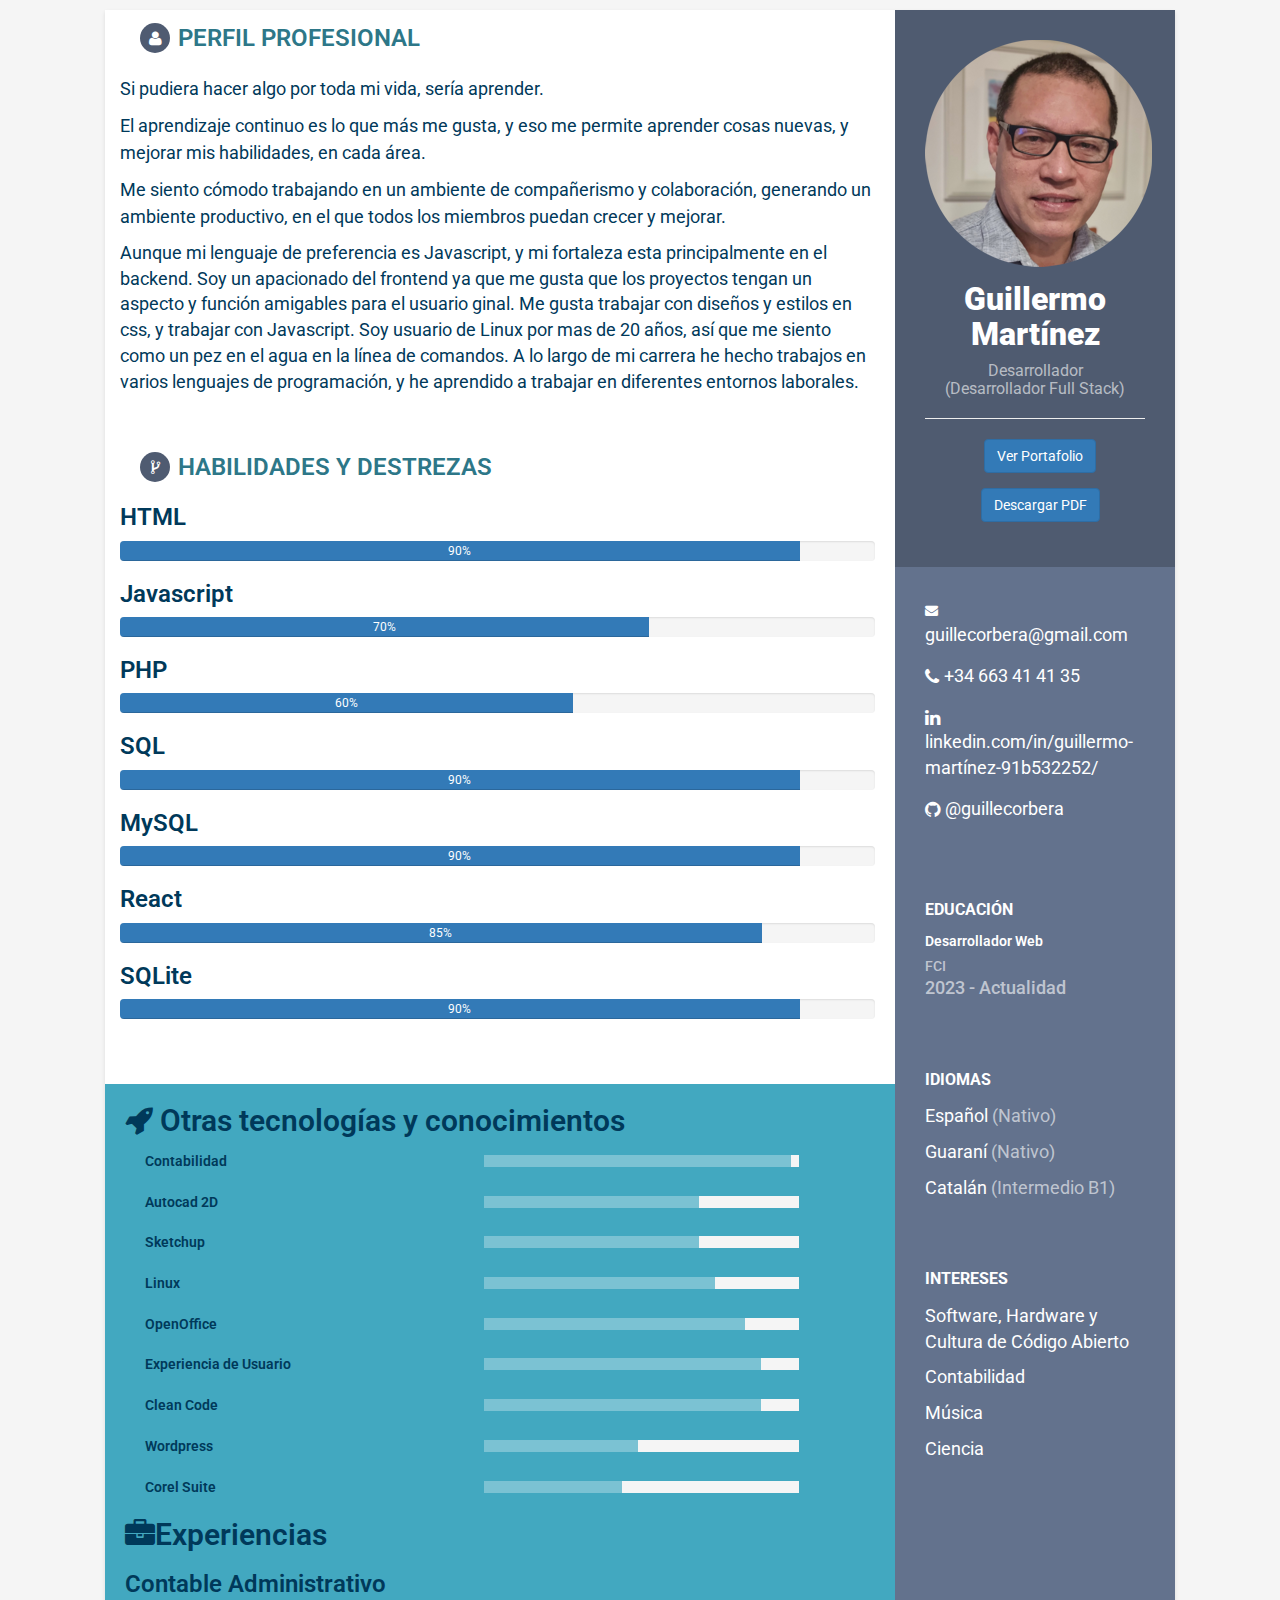
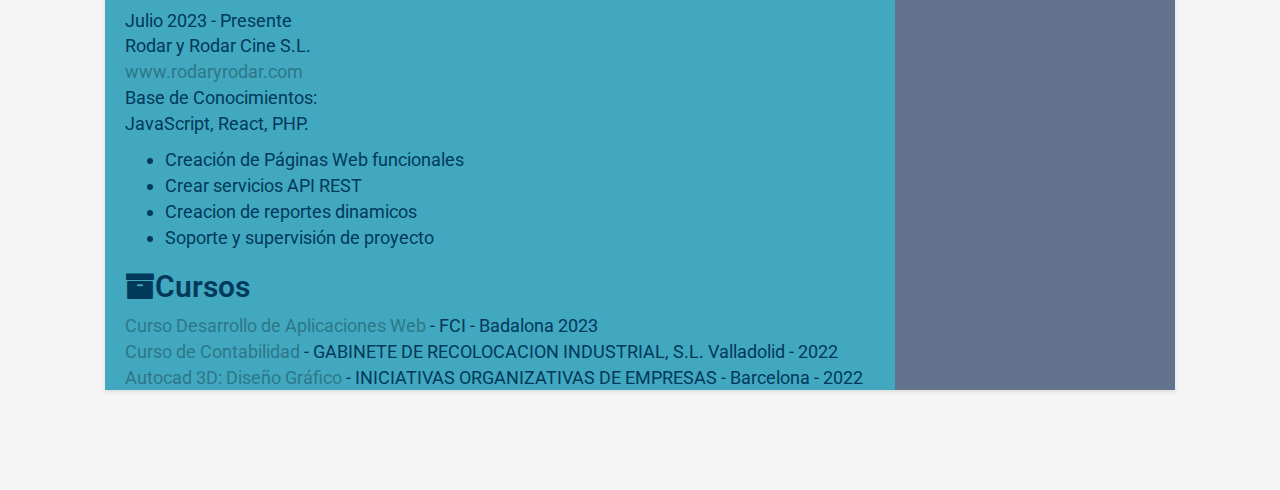
==== commit 07cb4d5d: "septimo commit foto nueva" ====
--- a/index.html
+++ b/index.html
@@ -32,7 +32,7 @@
     <div class="wrapper">
         <div class="sidebar-wrapper">
             <div class="profile-container">
-                <img class="profile" src="assets/images/guiller.jpg" alt="" />
+                <img class="profile" src="assets/images/guiller.png" alt="" />
                 <h1 class="name">Guillermo Martínez</h1>
                 <!-- <h3 class="tagline english">Desarrollador </br>(Full Stack Developer)</h3> -->
                 <h3 class="tagline spanish ">Desarrollador </br>(Desarrollador Full Stack)</h3>
